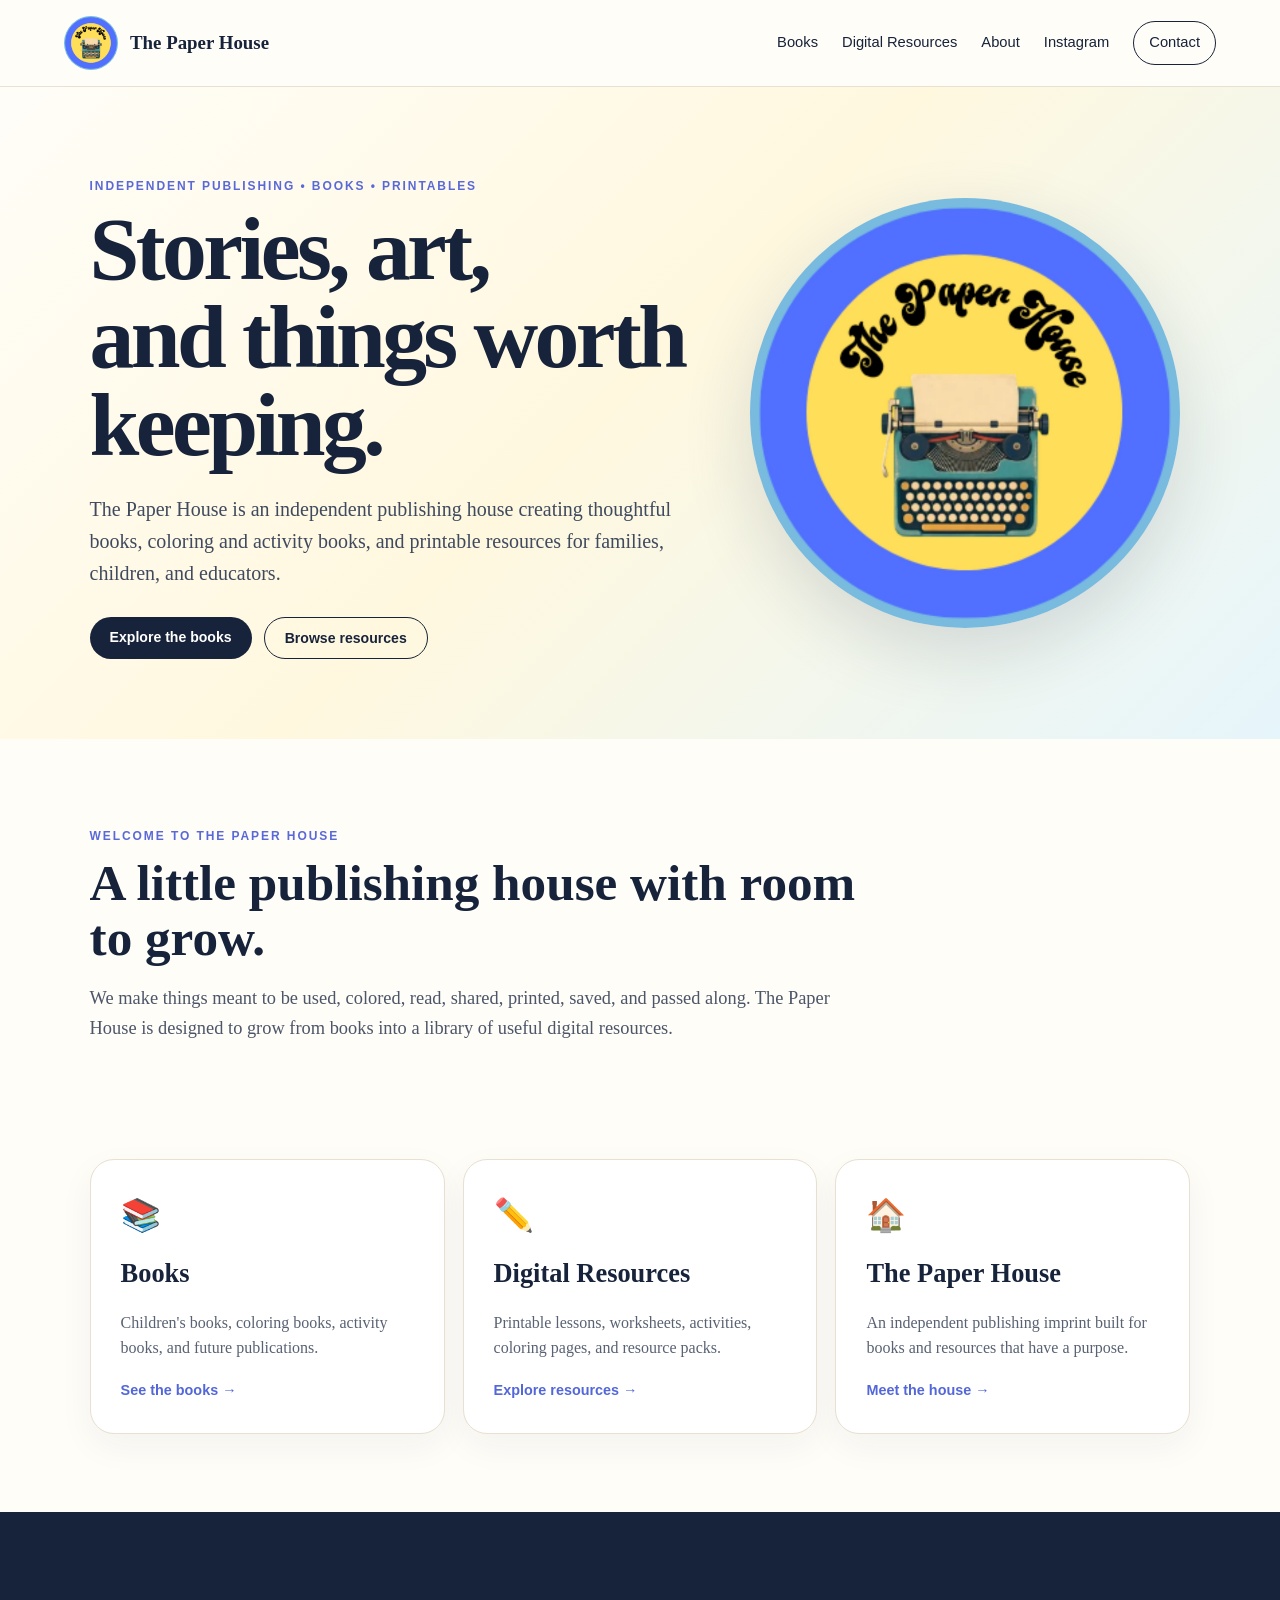
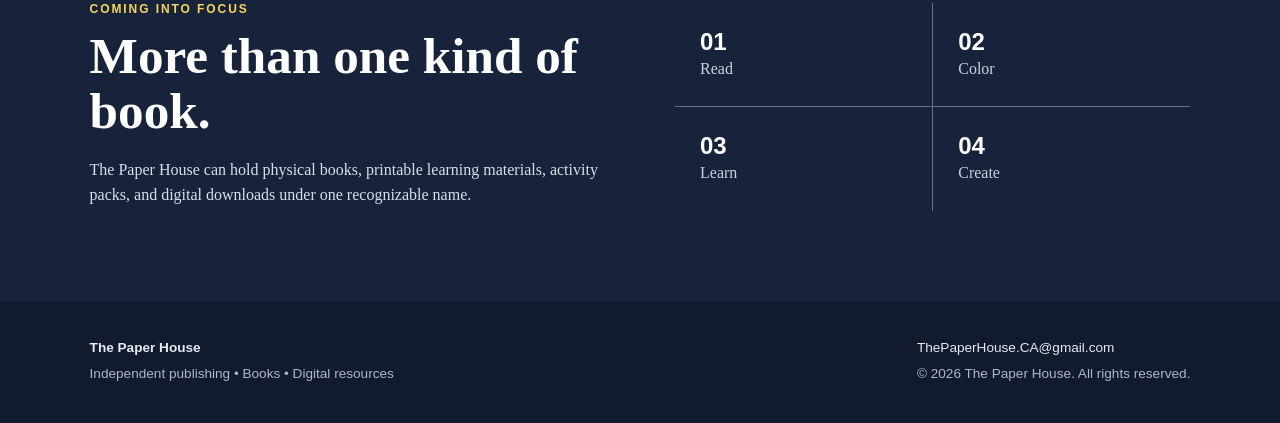
==== index.html @ 171f8c33 "Launch The Paper House website" ====
<!doctype html>
<html lang="en">
<head>
  <meta charset="utf-8">
  <meta name="viewport" content="width=device-width, initial-scale=1">
  <title>The Paper House | Independent Books & Printable Resources</title>
  <meta name="description" content="The Paper House is an independent publishing house creating books, coloring and activity books, printable learning resources, and digital materials for families and educators.">
  <link rel="canonical" href="https://thepaperhouse.ca/">
  <link rel="icon" href="paper-house-logo.png">
  <link rel="stylesheet" href="styles.css">
  <meta property="og:title" content="The Paper House">
  <meta property="og:description" content="Books, art, printables, and things worth keeping.">
  <meta property="og:type" content="website">
  <meta property="og:url" content="https://thepaperhouse.ca/">
  <meta property="og:image" content="paper-house-logo.png">
  <script type="application/ld+json">
  {
    "@context":"https://schema.org",
    "@type":"Organization",
    "name":"The Paper House",
    "email":"ThePaperHouse.CA@gmail.com",
    "url":"https://thepaperhouse.ca/",
    "description":"Independent publishing house creating books and printable digital resources."
  }
  </script>
</head>
<body>
<header class="site-header">
  <a class="brand" href="index.html" aria-label="The Paper House home">
    <img src="paper-house-logo.png" alt="The Paper House logo">
    <span>The Paper House</span>
  </a>
  <nav aria-label="Main navigation">
    <a href="books.html">Books</a>
    <a href="resources.html">Digital Resources</a>
    <a href="about.html">About</a>
    <a href="https://www.instagram.com/thepaperhouse.ca/" target="_blank" rel="noopener">Instagram</a><a class="nav-button" href="contact.html">Contact</a>
  </nav>
</header>

<main>
  <section class="hero">
    <div class="hero-copy">
      <p class="eyebrow">Independent publishing • Books • Printables</p>
      <h1>Stories, art,<br>and things worth keeping.</h1>
      <p class="lead">The Paper House is an independent publishing house creating thoughtful books, coloring and activity books, and printable resources for families, children, and educators.</p>
      <div class="actions">
        <a class="button" href="books.html">Explore the books</a>
        <a class="button secondary" href="resources.html">Browse resources</a>
      </div>
    </div>
    <div class="hero-mark">
      <img src="paper-house-logo.png" alt="">
    </div>
  </section>

  <section class="section intro">
    <p class="eyebrow">Welcome to The Paper House</p>
    <h2>A little publishing house with room to grow.</h2>
    <p>We make things meant to be used, colored, read, shared, printed, saved, and passed along. The Paper House is designed to grow from books into a library of useful digital resources.</p>
  </section>

  <section class="cards section">
    <a class="card" href="books.html">
      <span class="card-icon">📚</span>
      <h3>Books</h3>
      <p>Children's books, coloring books, activity books, and future publications.</p>
      <span class="text-link">See the books →</span>
    </a>
    <a class="card" href="resources.html">
      <span class="card-icon">✏️</span>
      <h3>Digital Resources</h3>
      <p>Printable lessons, worksheets, activities, coloring pages, and resource packs.</p>
      <span class="text-link">Explore resources →</span>
    </a>
    <a class="card" href="about.html">
      <span class="card-icon">🏠</span>
      <h3>The Paper House</h3>
      <p>An independent publishing imprint built for books and resources that have a purpose.</p>
      <span class="text-link">Meet the house →</span>
    </a>
  </section>

  <section class="feature section">
    <div>
      <p class="eyebrow">Coming into focus</p>
      <h2>More than one kind of book.</h2>
      <p>The Paper House can hold physical books, printable learning materials, activity packs, and digital downloads under one recognizable name.</p>
    </div>
    <div class="feature-list">
      <div><strong>01</strong><span>Read</span></div>
      <div><strong>02</strong><span>Color</span></div>
      <div><strong>03</strong><span>Learn</span></div>
      <div><strong>04</strong><span>Create</span></div>
    </div>
  </section>
</main>

<footer class="site-footer">
  <div>
    <strong>The Paper House</strong>
    <p>Independent publishing • Books • Digital resources</p>
  </div>
  <div>
    <a href="mailto:ThePaperHouse.CA@gmail.com">ThePaperHouse.CA@gmail.com</a>
    <p>© 2026 The Paper House. All rights reserved.</p>
  </div>
</footer>
</body>
</html>
---- styles.css ----
:root{--ink:#17233a;--blue:#5268e8;--sky:#8fc7df;--gold:#f6d55c;--cream:#fffaf0;--paper:#fffdf8;--line:#e8e0d0;--muted:#667085}
*{box-sizing:border-box}html{scroll-behavior:smooth}body{margin:0;color:var(--ink);background:var(--paper);font-family:Georgia,"Times New Roman",serif;line-height:1.6}
a{color:inherit;text-decoration:none}.site-header{display:flex;align-items:center;justify-content:space-between;padding:16px clamp(20px,5vw,70px);background:rgba(255,253,248,.96);border-bottom:1px solid var(--line);position:sticky;top:0;z-index:10}.brand{display:flex;align-items:center;gap:12px;font-size:1.18rem;font-weight:700}.brand img{width:54px;height:54px;object-fit:cover;border-radius:50%}.site-header nav{display:flex;align-items:center;gap:24px;font-family:Arial,sans-serif;font-size:.92rem}.site-header nav a:hover,.site-header nav .active{color:var(--blue)}.nav-button{padding:9px 15px;border:1px solid var(--ink);border-radius:999px}.nav-button:hover{background:var(--ink);color:#fff!important}
main{overflow:hidden}.hero{min-height:650px;padding:80px clamp(24px,7vw,110px);display:grid;grid-template-columns:1.15fr .85fr;align-items:center;gap:40px;background:linear-gradient(135deg,#fffdf8 0%,#fff8df 48%,#e6f5fb 100%)}.hero h1{font-size:clamp(3.1rem,7vw,6.2rem);line-height:.98;margin:12px 0 24px;letter-spacing:-.04em}.lead{font-size:1.25rem;max-width:690px;color:#3f4a5e}.eyebrow{text-transform:uppercase;letter-spacing:.16em;font:700 .75rem/1.2 Arial,sans-serif;color:#5969d8}.actions{display:flex;flex-wrap:wrap;gap:12px;margin-top:28px}.button{display:inline-block;background:var(--ink);color:#fff;padding:12px 20px;border-radius:999px;font:700 .88rem Arial,sans-serif}.button:hover{transform:translateY(-1px)}.button.secondary{background:transparent;color:var(--ink);border:1px solid var(--ink)}.hero-mark{display:flex;justify-content:center}.hero-mark img{width:min(430px,80vw);height:auto;border-radius:50%;box-shadow:0 24px 70px rgba(23,35,58,.14)}
.section{padding:78px clamp(24px,7vw,110px)}.intro{max-width:950px}.intro h2,.feature h2{font-size:clamp(2.1rem,4vw,3.6rem);line-height:1.08;margin:8px 0 18px}.intro p:not(.eyebrow){font-size:1.15rem;color:#4c5668;max-width:760px}.cards{display:grid;grid-template-columns:repeat(3,1fr);gap:18px;padding-top:20px}.card{padding:30px;background:#fff;border:1px solid var(--line);border-radius:24px;box-shadow:0 12px 35px rgba(23,35,58,.05);transition:.2s}.card:hover{transform:translateY(-3px);box-shadow:0 18px 45px rgba(23,35,58,.1)}.card-icon{font-size:2rem}.card h3{font-size:1.65rem;margin:10px 0 6px}.card p{color:#596273}.text-link{font:700 .9rem Arial,sans-serif;color:#5367d9}.feature{display:grid;grid-template-columns:1fr 1fr;gap:70px;align-items:center;background:#17233a;color:#fff}.feature .eyebrow{color:#f6d55c}.feature p{color:#d8deeb;max-width:650px}.feature-list{display:grid;grid-template-columns:1fr 1fr;gap:1px;background:#657086}.feature-list div{background:#17233a;padding:25px}.feature-list strong{display:block;font:700 1.5rem Arial,sans-serif}.feature-list span{color:#cbd2df}.page-hero{padding:90px clamp(24px,7vw,110px) 55px;background:linear-gradient(135deg,#fff8df,#eaf7fb)}.page-hero h1{font-size:clamp(3rem,7vw,5.5rem);line-height:1;margin:10px 0 15px}.page-hero p:not(.eyebrow){font-size:1.2rem;color:#536071;max-width:760px}
.product-grid{display:grid;gap:30px}.product-card{display:grid;grid-template-columns:300px 1fr;gap:42px;align-items:center;background:#fff;border:1px solid var(--line);padding:28px;border-radius:28px}.book-placeholder{aspect-ratio:3/4;background:linear-gradient(160deg,#5268e8,#86c5dc);display:grid;place-items:center;color:#fff;border-radius:10px;box-shadow:0 14px 30px rgba(23,35,58,.15);font:700 2rem/1.05 Georgia;text-align:center;letter-spacing:.08em}.book-placeholder.alt{background:linear-gradient(160deg,#f6d55c,#f0a85c);color:#17233a}.product-copy h2{font-size:2.2rem;line-height:1.1;margin:8px 0 12px}.product-copy p{color:#596273}.tag-row{display:flex;flex-wrap:wrap;gap:7px;margin:18px 0}.tag-row span{font:700 .72rem Arial,sans-serif;padding:6px 9px;background:#f3f5f9;border-radius:999px}.callout{background:#fff8df;border-top:1px solid var(--line)}
.resource-grid{display:grid;grid-template-columns:repeat(3,1fr);gap:20px}.resource-card{padding:32px;background:#fff;border:1px solid var(--line);border-radius:24px}.resource-card>span:first-child{font-size:2.2rem}.resource-card h2{font-size:1.65rem}.resource-card p{color:#596273}.coming{display:inline-block;margin-top:12px;font:700 .72rem Arial,sans-serif;letter-spacing:.08em;text-transform:uppercase;color:#5367d9}.story{display:grid;grid-template-columns:1.2fr .8fr;gap:70px;align-items:center}.story h2{font-size:2.6rem}.story p{font-size:1.12rem;color:#596273}.quote{font-size:2rem;line-height:1.2;padding:45px;background:#fff8df;border-radius:25px}.values{display:grid;grid-template-columns:repeat(3,1fr);gap:25px}.values>div{border-top:2px solid var(--ink);padding-top:15px}.values span{font:700 .75rem Arial,sans-serif;color:#5367d9}.values h3{font-size:1.6rem;margin:5px 0}.values p{color:#596273}.contact-box{display:flex;gap:35px;align-items:center;background:#fff8df;border-radius:30px;max-width:900px;margin:20px auto 90px}.contact-box img{width:170px;height:170px;border-radius:50%}.email{font:700 1.1rem Arial,sans-serif;color:#5367d9}.site-footer{display:flex;justify-content:space-between;gap:30px;padding:35px clamp(24px,7vw,110px);background:#111b2d;color:#e6ebf3;font-family:Arial,sans-serif;font-size:.85rem}.site-footer p{color:#aeb7c8;margin:4px 0}.site-footer a:hover{color:#f6d55c}
@media(max-width:800px){.site-header{align-items:flex-start}.site-header nav{gap:10px;flex-wrap:wrap;justify-content:flex-end}.hero,.feature,.story{grid-template-columns:1fr}.hero{min-height:auto;padding-top:55px}.hero-mark{order:-1}.hero-mark img{width:210px}.cards,.resource-grid,.values{grid-template-columns:1fr}.product-card{grid-template-columns:1fr}.product-card .book-placeholder{max-width:300px}.site-footer{flex-direction:column}.brand span{display:none}}

.instagram-strip{display:grid;grid-template-columns:1fr 180px;gap:45px;align-items:center;background:#eef8fc}
.instagram-strip h2{font-size:clamp(2rem,4vw,3.2rem);margin:8px 0}
.instagram-strip p:not(.eyebrow){color:#596273;max-width:620px}
.instagram-strip img{width:180px;height:180px;border-radius:16px;box-shadow:0 10px 25px rgba(23,35,58,.12)}
.social-note{margin-top:18px}.social-note a{color:#5367d9;font-weight:700}
.qr-wrap img{width:170px;height:170px;border-radius:12px}
@media(max-width:800px){.instagram-strip{grid-template-columns:1fr}.instagram-strip img{width:150px;height:150px}.qr-wrap img{width:140px;height:140px}}
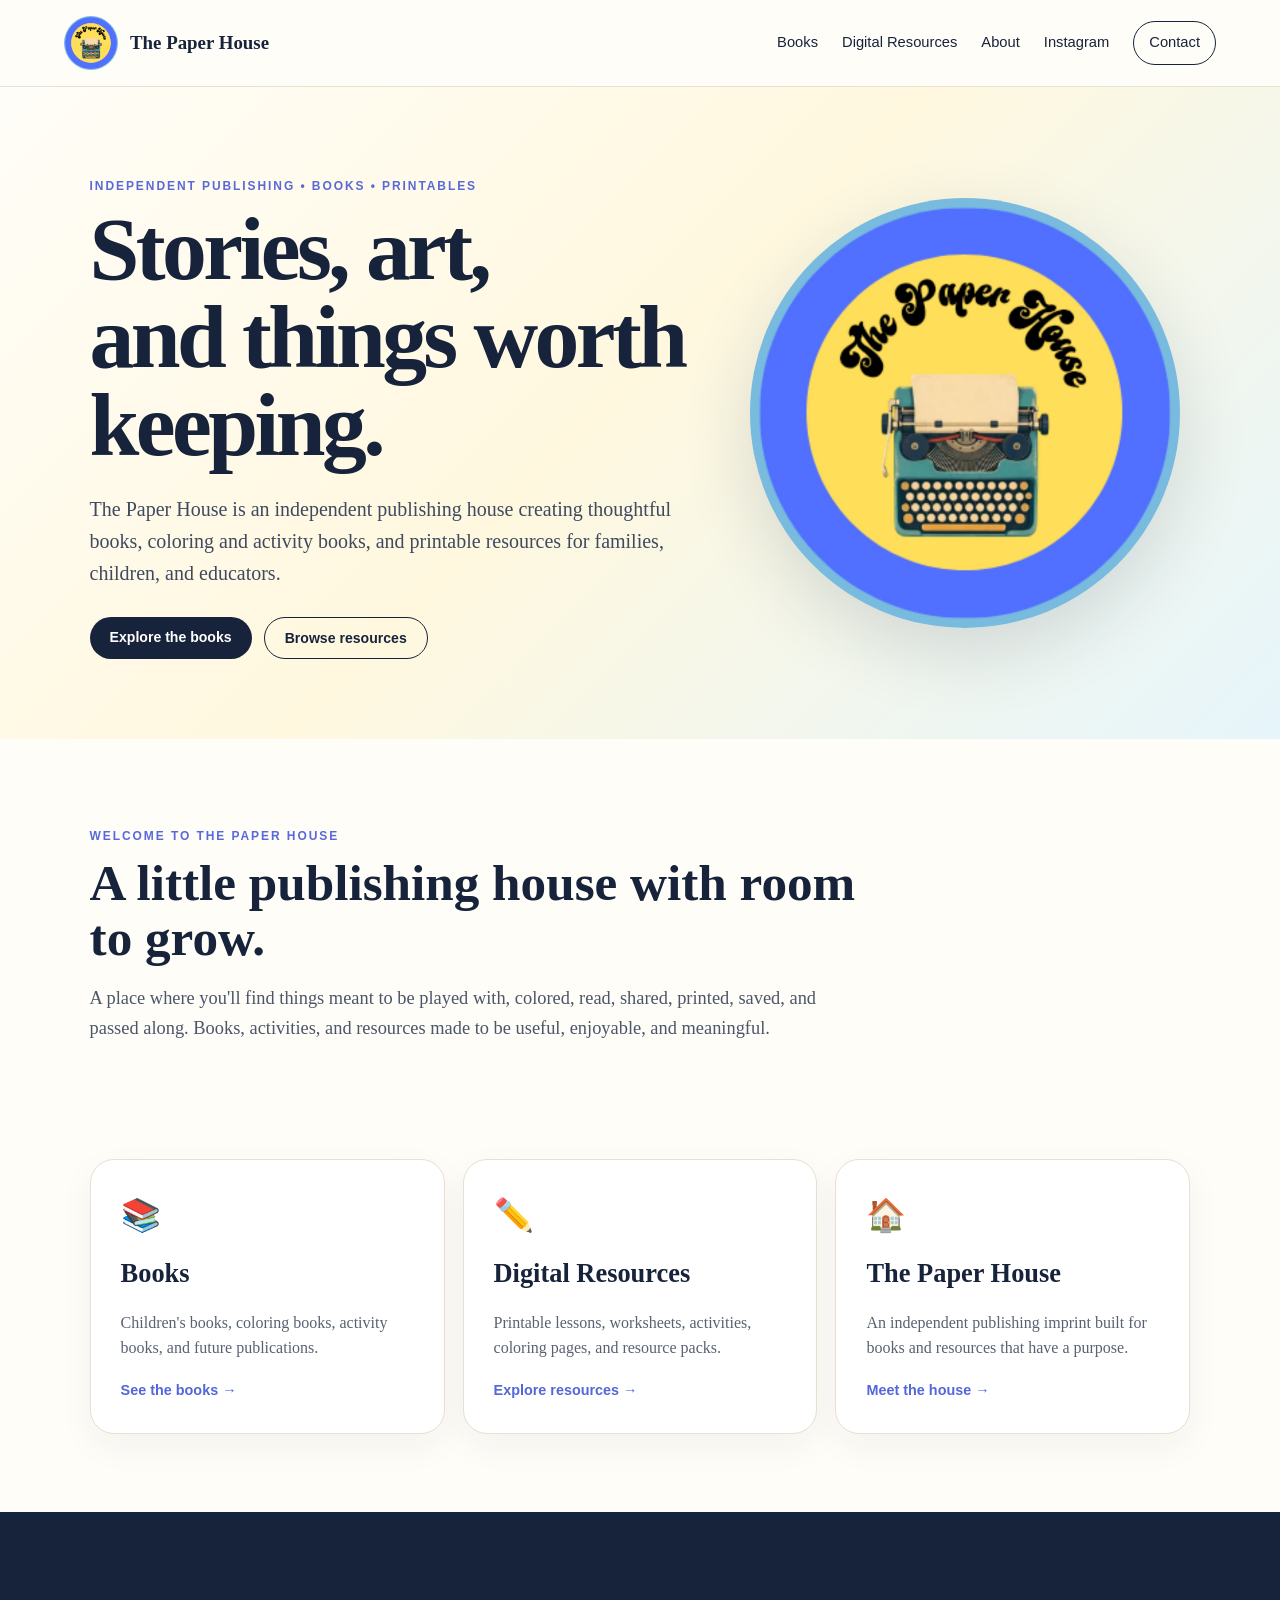
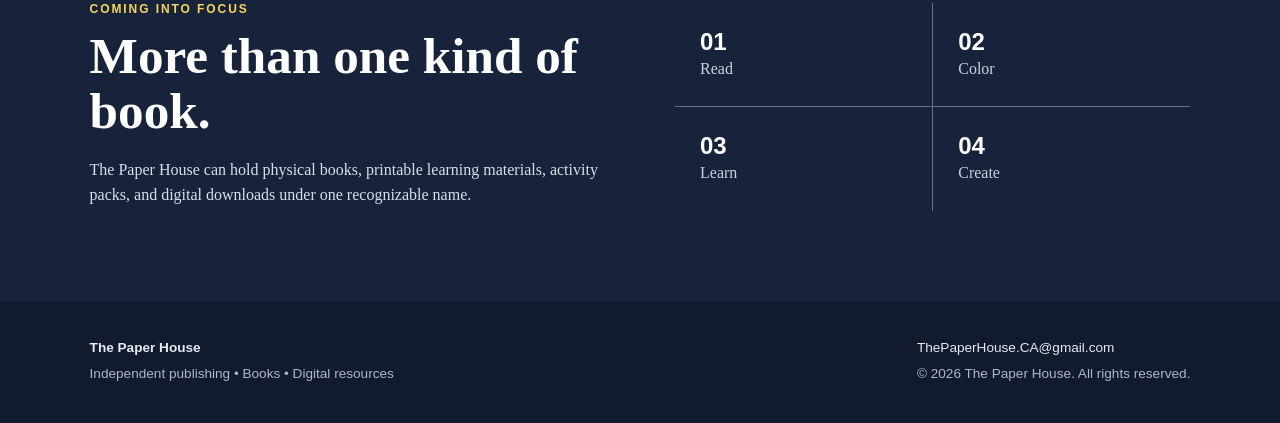
==== commit 957e04ac: "Update introductory paragraph in index.html" ====
--- a/index.html
+++ b/index.html
@@ -4,7 +4,7 @@
   <meta charset="utf-8">
   <meta name="viewport" content="width=device-width, initial-scale=1">
   <title>The Paper House | Independent Books & Printable Resources</title>
-  <meta name="description" content="The Paper House is an independent publishing house creating books, coloring and activity books, printable learning resources, and digital materials for families and educators.">
+  <meta name="description" content="The Paper House is an independent publishing house creating books, coloring and activity books, printable learning resources, and digital materials for families, educators and inquiring minds.">
   <link rel="canonical" href="https://thepaperhouse.ca/">
   <link rel="icon" href="paper-house-logo.png">
   <link rel="stylesheet" href="styles.css">
@@ -57,7 +57,7 @@
   <section class="section intro">
     <p class="eyebrow">Welcome to The Paper House</p>
     <h2>A little publishing house with room to grow.</h2>
-    <p>We make things meant to be used, colored, read, shared, printed, saved, and passed along. The Paper House is designed to grow from books into a library of useful digital resources.</p>
+    <p>A place where you'll find things meant to be played with, colored, read, shared, printed, saved, and passed along. Books, activities, and resources made to be useful, enjoyable, and meaningful.</p>
   </section>
 
   <section class="cards section">
--- a/styles.css
+++ b/styles.css
@@ -1,16 +1,130 @@
-:root{--ink:#17233a;--blue:#5268e8;--sky:#8fc7df;--gold:#f6d55c;--cream:#fffaf0;--paper:#fffdf8;--line:#e8e0d0;--muted:#667085}
-*{box-sizing:border-box}html{scroll-behavior:smooth}body{margin:0;color:var(--ink);background:var(--paper);font-family:Georgia,"Times New Roman",serif;line-height:1.6}
-a{color:inherit;text-decoration:none}.site-header{display:flex;align-items:center;justify-content:space-between;padding:16px clamp(20px,5vw,70px);background:rgba(255,253,248,.96);border-bottom:1px solid var(--line);position:sticky;top:0;z-index:10}.brand{display:flex;align-items:center;gap:12px;font-size:1.18rem;font-weight:700}.brand img{width:54px;height:54px;object-fit:cover;border-radius:50%}.site-header nav{display:flex;align-items:center;gap:24px;font-family:Arial,sans-serif;font-size:.92rem}.site-header nav a:hover,.site-header nav .active{color:var(--blue)}.nav-button{padding:9px 15px;border:1px solid var(--ink);border-radius:999px}.nav-button:hover{background:var(--ink);color:#fff!important}
-main{overflow:hidden}.hero{min-height:650px;padding:80px clamp(24px,7vw,110px);display:grid;grid-template-columns:1.15fr .85fr;align-items:center;gap:40px;background:linear-gradient(135deg,#fffdf8 0%,#fff8df 48%,#e6f5fb 100%)}.hero h1{font-size:clamp(3.1rem,7vw,6.2rem);line-height:.98;margin:12px 0 24px;letter-spacing:-.04em}.lead{font-size:1.25rem;max-width:690px;color:#3f4a5e}.eyebrow{text-transform:uppercase;letter-spacing:.16em;font:700 .75rem/1.2 Arial,sans-serif;color:#5969d8}.actions{display:flex;flex-wrap:wrap;gap:12px;margin-top:28px}.button{display:inline-block;background:var(--ink);color:#fff;padding:12px 20px;border-radius:999px;font:700 .88rem Arial,sans-serif}.button:hover{transform:translateY(-1px)}.button.secondary{background:transparent;color:var(--ink);border:1px solid var(--ink)}.hero-mark{display:flex;justify-content:center}.hero-mark img{width:min(430px,80vw);height:auto;border-radius:50%;box-shadow:0 24px 70px rgba(23,35,58,.14)}
-.section{padding:78px clamp(24px,7vw,110px)}.intro{max-width:950px}.intro h2,.feature h2{font-size:clamp(2.1rem,4vw,3.6rem);line-height:1.08;margin:8px 0 18px}.intro p:not(.eyebrow){font-size:1.15rem;color:#4c5668;max-width:760px}.cards{display:grid;grid-template-columns:repeat(3,1fr);gap:18px;padding-top:20px}.card{padding:30px;background:#fff;border:1px solid var(--line);border-radius:24px;box-shadow:0 12px 35px rgba(23,35,58,.05);transition:.2s}.card:hover{transform:translateY(-3px);box-shadow:0 18px 45px rgba(23,35,58,.1)}.card-icon{font-size:2rem}.card h3{font-size:1.65rem;margin:10px 0 6px}.card p{color:#596273}.text-link{font:700 .9rem Arial,sans-serif;color:#5367d9}.feature{display:grid;grid-template-columns:1fr 1fr;gap:70px;align-items:center;background:#17233a;color:#fff}.feature .eyebrow{color:#f6d55c}.feature p{color:#d8deeb;max-width:650px}.feature-list{display:grid;grid-template-columns:1fr 1fr;gap:1px;background:#657086}.feature-list div{background:#17233a;padding:25px}.feature-list strong{display:block;font:700 1.5rem Arial,sans-serif}.feature-list span{color:#cbd2df}.page-hero{padding:90px clamp(24px,7vw,110px) 55px;background:linear-gradient(135deg,#fff8df,#eaf7fb)}.page-hero h1{font-size:clamp(3rem,7vw,5.5rem);line-height:1;margin:10px 0 15px}.page-hero p:not(.eyebrow){font-size:1.2rem;color:#536071;max-width:760px}
-.product-grid{display:grid;gap:30px}.product-card{display:grid;grid-template-columns:300px 1fr;gap:42px;align-items:center;background:#fff;border:1px solid var(--line);padding:28px;border-radius:28px}.book-placeholder{aspect-ratio:3/4;background:linear-gradient(160deg,#5268e8,#86c5dc);display:grid;place-items:center;color:#fff;border-radius:10px;box-shadow:0 14px 30px rgba(23,35,58,.15);font:700 2rem/1.05 Georgia;text-align:center;letter-spacing:.08em}.book-placeholder.alt{background:linear-gradient(160deg,#f6d55c,#f0a85c);color:#17233a}.product-copy h2{font-size:2.2rem;line-height:1.1;margin:8px 0 12px}.product-copy p{color:#596273}.tag-row{display:flex;flex-wrap:wrap;gap:7px;margin:18px 0}.tag-row span{font:700 .72rem Arial,sans-serif;padding:6px 9px;background:#f3f5f9;border-radius:999px}.callout{background:#fff8df;border-top:1px solid var(--line)}
-.resource-grid{display:grid;grid-template-columns:repeat(3,1fr);gap:20px}.resource-card{padding:32px;background:#fff;border:1px solid var(--line);border-radius:24px}.resource-card>span:first-child{font-size:2.2rem}.resource-card h2{font-size:1.65rem}.resource-card p{color:#596273}.coming{display:inline-block;margin-top:12px;font:700 .72rem Arial,sans-serif;letter-spacing:.08em;text-transform:uppercase;color:#5367d9}.story{display:grid;grid-template-columns:1.2fr .8fr;gap:70px;align-items:center}.story h2{font-size:2.6rem}.story p{font-size:1.12rem;color:#596273}.quote{font-size:2rem;line-height:1.2;padding:45px;background:#fff8df;border-radius:25px}.values{display:grid;grid-template-columns:repeat(3,1fr);gap:25px}.values>div{border-top:2px solid var(--ink);padding-top:15px}.values span{font:700 .75rem Arial,sans-serif;color:#5367d9}.values h3{font-size:1.6rem;margin:5px 0}.values p{color:#596273}.contact-box{display:flex;gap:35px;align-items:center;background:#fff8df;border-radius:30px;max-width:900px;margin:20px auto 90px}.contact-box img{width:170px;height:170px;border-radius:50%}.email{font:700 1.1rem Arial,sans-serif;color:#5367d9}.site-footer{display:flex;justify-content:space-between;gap:30px;padding:35px clamp(24px,7vw,110px);background:#111b2d;color:#e6ebf3;font-family:Arial,sans-serif;font-size:.85rem}.site-footer p{color:#aeb7c8;margin:4px 0}.site-footer a:hover{color:#f6d55c}
-@media(max-width:800px){.site-header{align-items:flex-start}.site-header nav{gap:10px;flex-wrap:wrap;justify-content:flex-end}.hero,.feature,.story{grid-template-columns:1fr}.hero{min-height:auto;padding-top:55px}.hero-mark{order:-1}.hero-mark img{width:210px}.cards,.resource-grid,.values{grid-template-columns:1fr}.product-card{grid-template-columns:1fr}.product-card .book-placeholder{max-width:300px}.site-footer{flex-direction:column}.brand span{display:none}}
+ :root{--ink:#17233a;--blue:#5268e8;--sky:#8fc7df;--gold:#f6d55c;--cream:#fffaf0;--paper:#fffdf8;--line:#e8e0d0;--muted:#667085}
+*{box-sizing:border-box}
+html{scroll-behavior:smooth}
+body{margin:0;color:var(--ink);background:var(--paper);font-family:Georgia,"Times New Roman",serif;line-height:1.6}
+a{color:inherit;text-decoration:none}
+
+.site-header{display:flex;align-items:center;justify-content:space-between;padding:16px clamp(20px,5vw,70px);background:rgba(255,253,248,.96);border-bottom:1px solid var(--line);position:sticky;top:0;z-index:10}
+.brand{display:flex;align-items:center;gap:12px;font-size:1.18rem;font-weight:700}
+.brand img{width:54px;height:54px;object-fit:cover;border-radius:50%}
+.site-header nav{display:flex;align-items:center;gap:24px;font-family:Arial,sans-serif;font-size:.92rem}
+.site-header nav a:hover,.site-header nav .active{color:var(--blue)}
+.nav-button{padding:9px 15px;border:1px solid var(--ink);border-radius:999px}
+.nav-button:hover{background:var(--ink);color:#fff!important}
+
+main{overflow:hidden}
+.hero{min-height:650px;padding:80px clamp(24px,7vw,110px);display:grid;grid-template-columns:1.15fr .85fr;align-items:center;gap:40px;background:linear-gradient(135deg,#fffdf8 0%,#fff8df 48%,#e6f5fb 100%)}
+.hero h1{font-size:clamp(3.1rem,7vw,6.2rem);line-height:.98;margin:12px 0 24px;letter-spacing:-.04em}
+.lead{font-size:1.25rem;max-width:690px;color:#3f4a5e}
+.eyebrow{text-transform:uppercase;letter-spacing:.16em;font:700 .75rem/1.2 Arial,sans-serif;color:#5969d8}
+.actions{display:flex;flex-wrap:wrap;gap:12px;margin-top:28px}
+.button{display:inline-block;background:var(--ink);color:#fff;padding:12px 20px;border-radius:999px;font:700 .88rem Arial,sans-serif}
+.button:hover{transform:translateY(-1px)}
+.button.secondary{background:transparent;color:var(--ink);border:1px solid var(--ink)}
+.hero-mark{display:flex;justify-content:center}
+.hero-mark img{width:min(430px,80vw);height:auto;border-radius:50%;box-shadow:0 24px 70px rgba(23,35,58,.14)}
+
+.section{padding:78px clamp(24px,7vw,110px)}
+.intro{max-width:950px}
+.intro h2,.feature h2{font-size:clamp(2.1rem,4vw,3.6rem);line-height:1.08;margin:8px 0 18px}
+.intro p:not(.eyebrow){font-size:1.15rem;color:#4c5668;max-width:760px}
+
+.cards{display:grid;grid-template-columns:repeat(3,1fr);gap:18px;padding-top:20px}
+.card{padding:30px;background:#fff;border:1px solid var(--line);border-radius:24px;box-shadow:0 12px 35px rgba(23,35,58,.05);transition:.2s}
+.card:hover{transform:translateY(-3px);box-shadow:0 18px 45px rgba(23,35,58,.1)}
+.card-icon{font-size:2rem}
+.card h3{font-size:1.65rem;margin:10px 0 6px}
+.card p{color:#596273}
+.text-link{font:700 .9rem Arial,sans-serif;color:#5367d9}
+
+.feature{display:grid;grid-template-columns:1fr 1fr;gap:70px;align-items:center;background:#17233a;color:#fff}
+.feature .eyebrow{color:#f6d55c}
+.feature p{color:#d8deeb;max-width:650px}
+.feature-list{display:grid;grid-template-columns:1fr 1fr;gap:1px;background:#657086}
+.feature-list div{background:#17233a;padding:25px}
+.feature-list strong{display:block;font:700 1.5rem Arial,sans-serif}
+.feature-list span{color:#cbd2df}
+
+.page-hero{padding:90px clamp(24px,7vw,110px) 55px;background:linear-gradient(135deg,#fff8df,#eaf7fb)}
+.page-hero h1{font-size:clamp(3rem,7vw,5.5rem);line-height:1;margin:10px 0 15px}
+.page-hero p:not(.eyebrow){font-size:1.2rem;color:#536071;max-width:760px}
+
+.product-grid{display:grid;gap:30px}
+.product-card{display:grid;grid-template-columns:300px 1fr;gap:42px;align-items:center;background:#fff;border:1px solid var(--line);padding:28px;border-radius:28px}
+.book-placeholder{aspect-ratio:3/4;background:linear-gradient(160deg,#5268e8,#86c5dc);display:grid;place-items:center;color:#fff;border-radius:10px;box-shadow:0 14px 30px rgba(23,35,58,.15);font:700 2rem/1.05 Georgia;text-align:center;letter-spacing:.08em}
+.book-placeholder.alt{background:linear-gradient(160deg,#f6d55c,#f0a85c);color:#17233a}
+
+.product-feature{display:grid;grid-template-columns:minmax(260px,430px) 1fr;gap:70px;align-items:center}
+.book-cover{display:flex;justify-content:center}
+.book-cover img{display:block;width:min(100%,430px);height:auto;max-height:620px;object-fit:contain;border-radius:10px;box-shadow:0 14px 30px rgba(23,35,58,.12)}
+.product-copy h2{font-size:2.2rem;line-height:1.1;margin:8px 0 12px}
+.product-copy p{color:#596273}
+
+.tag-row{display:flex;flex-wrap:wrap;gap:7px;margin:18px 0}
+.tag-row span{font:700 .72rem Arial,sans-serif;padding:6px 9px;background:#f3f5f9;border-radius:999px}
+
+.inside-book{background:#fffdf8}
+.section-heading{max-width:800px}
+.image-grid{display:grid;grid-template-columns:repeat(2,minmax(0,1fr));gap:32px;margin-top:34px}
+.image-grid figure{margin:0;min-width:0}
+.image-grid img{display:block;width:100%;max-width:430px;height:auto;margin:0 auto;background:#fff;border-radius:12px;box-shadow:0 10px 28px rgba(23,35,58,.08)}
+.image-grid figcaption{margin-top:12px;font-size:.9rem;color:#667085;text-align:center}
+
+.callout{background:#fff8df;border-top:1px solid var(--line)}
+
+.resource-grid{display:grid;grid-template-columns:repeat(3,1fr);gap:20px}
+.resource-card{padding:32px;background:#fff;border:1px solid var(--line);border-radius:24px}
+.resource-card>span:first-child{font-size:2.2rem}
+.resource-card h2{font-size:1.65rem}
+.resource-card p{color:#596273}
+.coming{display:inline-block;margin-top:12px;font:700 .72rem Arial,sans-serif;letter-spacing:.08em;text-transform:uppercase;color:#5367d9}
+
+.story{display:grid;grid-template-columns:1.2fr .8fr;gap:70px;align-items:center}
+.story h2{font-size:2.6rem}
+.story p{font-size:1.12rem;color:#596273}
+.quote{font-size:2rem;line-height:1.2;padding:45px;background:#fff8df;border-radius:25px}
+.values{display:grid;grid-template-columns:repeat(3,1fr);gap:25px}
+.values>div{border-top:2px solid var(--ink);padding-top:15px}
+.values span{font:700 .75rem Arial,sans-serif;color:#5367d9}
+.values h3{font-size:1.6rem;margin:5px 0}
+.values p{color:#596273}
+
+.contact-box{display:flex;gap:35px;align-items:center;background:#fff8df;border-radius:30px;max-width:900px;margin:20px auto 90px}
+.contact-box img{width:170px;height:170px;border-radius:50%}
+.email{font:700 1.1rem Arial,sans-serif;color:#5367d9}
+
+.site-footer{display:flex;justify-content:space-between;gap:30px;padding:35px clamp(24px,7vw,110px);background:#111b2d;color:#e6ebf3;font-family:Arial,sans-serif;font-size:.85rem}
+.site-footer p{color:#aeb7c8;margin:4px 0}
+.site-footer a:hover{color:#f6d55c}
+
+@media(max-width:800px){
+.site-header{align-items:flex-start}
+.site-header nav{gap:10px;flex-wrap:wrap;justify-content:flex-end}
+.hero,.feature,.story,.product-feature{grid-template-columns:1fr}
+.hero{min-height:auto;padding-top:55px}
+.hero-mark{order:-1}
+.hero-mark img{width:210px}
+.cards,.resource-grid,.values{grid-template-columns:1fr}
+.product-card{grid-template-columns:1fr}
+.product-card .book-placeholder{max-width:300px}
+.product-feature{gap:38px}
+.book-cover img{width:min(100%,360px);max-height:none}
+.image-grid{grid-template-columns:1fr;gap:30px}
+.image-grid img{width:min(100%,430px)}
+.site-footer{flex-direction:column}
+.brand span{display:none}
+}
 
 .instagram-strip{display:grid;grid-template-columns:1fr 180px;gap:45px;align-items:center;background:#eef8fc}
 .instagram-strip h2{font-size:clamp(2rem,4vw,3.2rem);margin:8px 0}
 .instagram-strip p:not(.eyebrow){color:#596273;max-width:620px}
 .instagram-strip img{width:180px;height:180px;border-radius:16px;box-shadow:0 10px 25px rgba(23,35,58,.12)}
-.social-note{margin-top:18px}.social-note a{color:#5367d9;font-weight:700}
+.social-note{margin-top:18px}
+.social-note a{color:#5367d9;font-weight:700}
 .qr-wrap img{width:170px;height:170px;border-radius:12px}
-@media(max-width:800px){.instagram-strip{grid-template-columns:1fr}.instagram-strip img{width:150px;height:150px}.qr-wrap img{width:140px;height:140px}}
+
+@media(max-width:800px){
+.instagram-strip{grid-template-columns:1fr}
+.instagram-strip img{width:150px;height:150px}
+.qr-wrap img{width:140px;height:140px}
+}
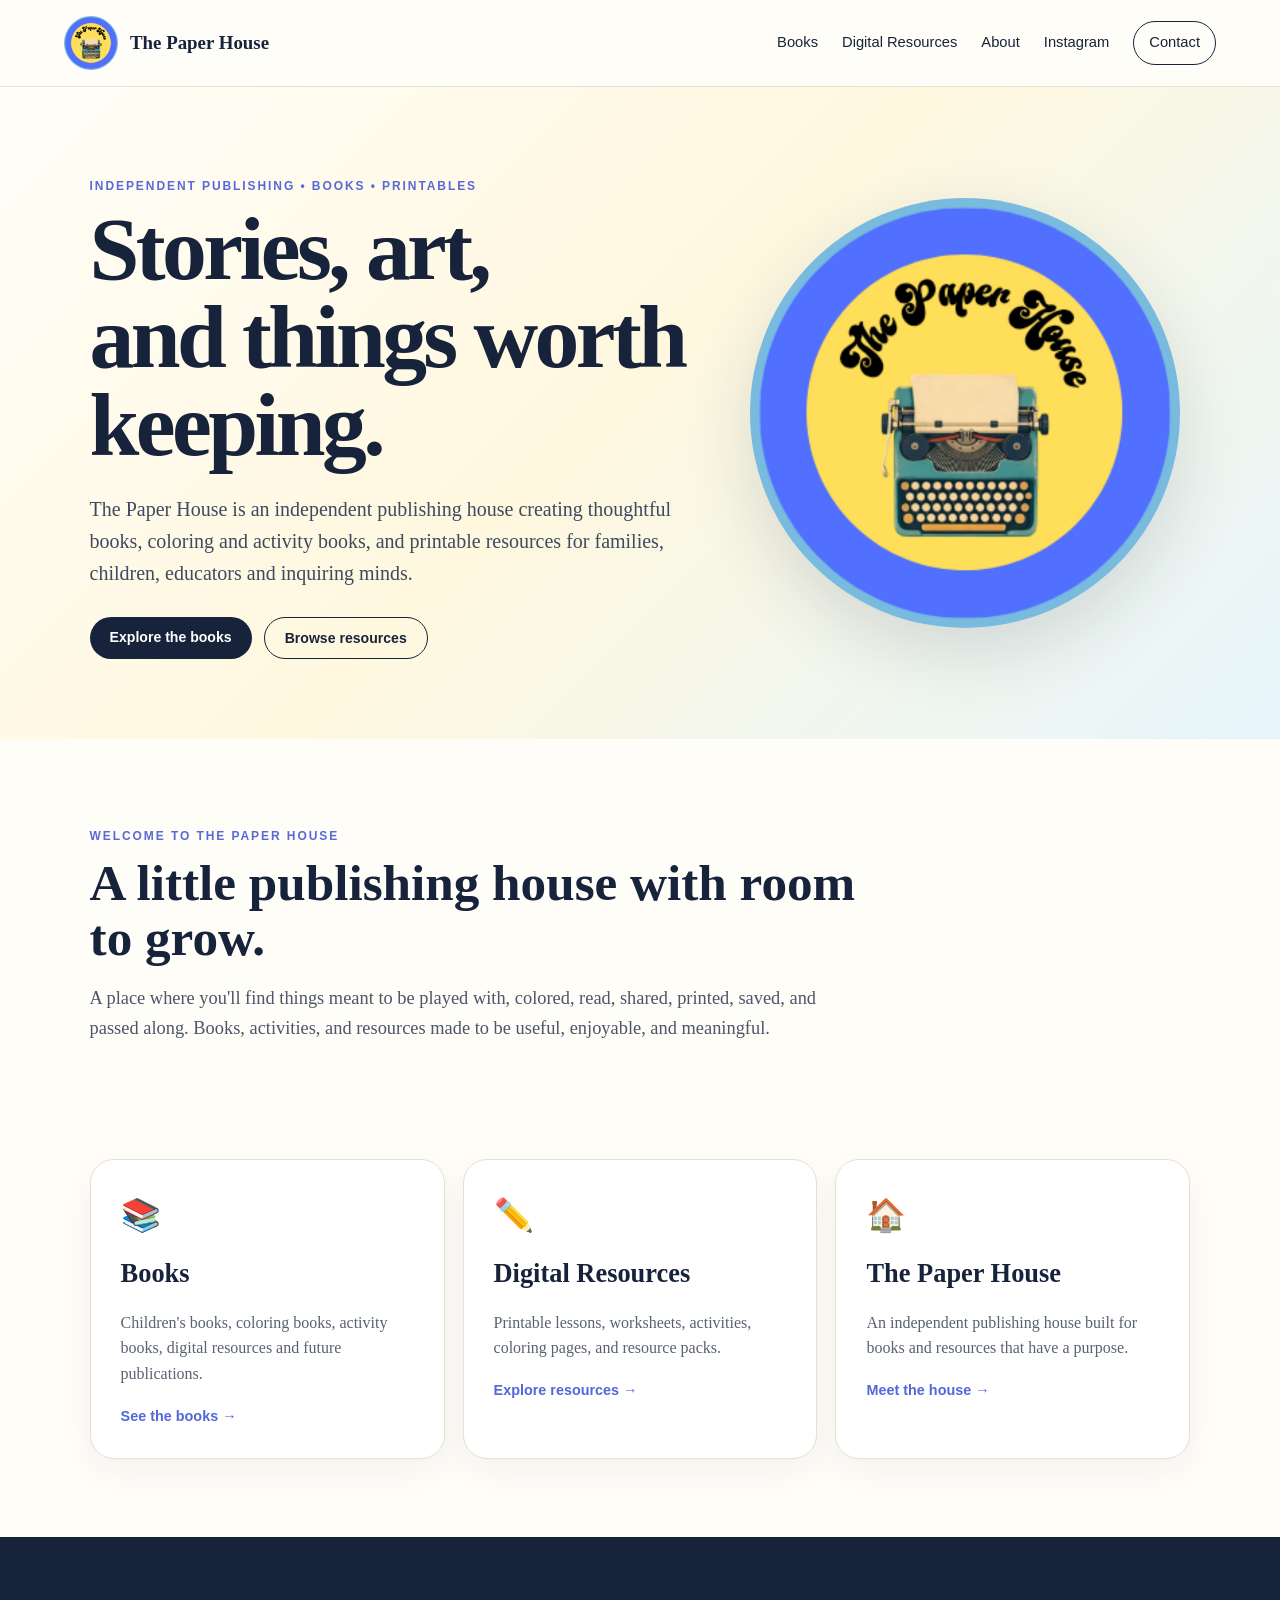
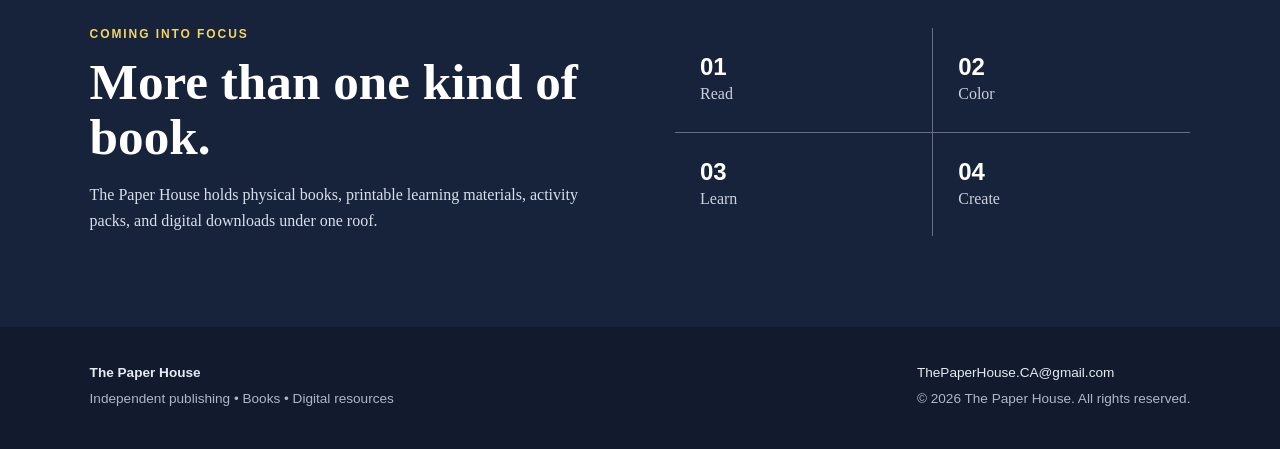
==== commit b12c8176: "Revise descriptions in index.html for clarity Updated descriptions to include additional offerings a" ====
--- a/index.html
+++ b/index.html
@@ -20,7 +20,7 @@
     "name":"The Paper House",
     "email":"ThePaperHouse.CA@gmail.com",
     "url":"https://thepaperhouse.ca/",
-    "description":"Independent publishing house creating books and printable digital resources."
+    "description":"Independent publishing house creating books, printable digital resources and more."
   }
   </script>
 </head>
@@ -43,7 +43,7 @@
     <div class="hero-copy">
       <p class="eyebrow">Independent publishing • Books • Printables</p>
       <h1>Stories, art,<br>and things worth keeping.</h1>
-      <p class="lead">The Paper House is an independent publishing house creating thoughtful books, coloring and activity books, and printable resources for families, children, and educators.</p>
+      <p class="lead">The Paper House is an independent publishing house creating thoughtful books, coloring and activity books, and printable resources for families, children, educators and inquiring minds.</p>
       <div class="actions">
         <a class="button" href="books.html">Explore the books</a>
         <a class="button secondary" href="resources.html">Browse resources</a>
@@ -64,7 +64,7 @@
     <a class="card" href="books.html">
       <span class="card-icon">📚</span>
       <h3>Books</h3>
-      <p>Children's books, coloring books, activity books, and future publications.</p>
+      <p>Children's books, coloring books, activity books, digital resources and future publications.</p>
       <span class="text-link">See the books →</span>
     </a>
     <a class="card" href="resources.html">
@@ -76,7 +76,7 @@
     <a class="card" href="about.html">
       <span class="card-icon">🏠</span>
       <h3>The Paper House</h3>
-      <p>An independent publishing imprint built for books and resources that have a purpose.</p>
+      <p>An independent publishing house built for books and resources that have a purpose.</p>
       <span class="text-link">Meet the house →</span>
     </a>
   </section>
@@ -85,7 +85,7 @@
     <div>
       <p class="eyebrow">Coming into focus</p>
       <h2>More than one kind of book.</h2>
-      <p>The Paper House can hold physical books, printable learning materials, activity packs, and digital downloads under one recognizable name.</p>
+      <p>The Paper House holds physical books, printable learning materials, activity packs, and digital downloads under one roof.</p>
     </div>
     <div class="feature-list">
       <div><strong>01</strong><span>Read</span></div>
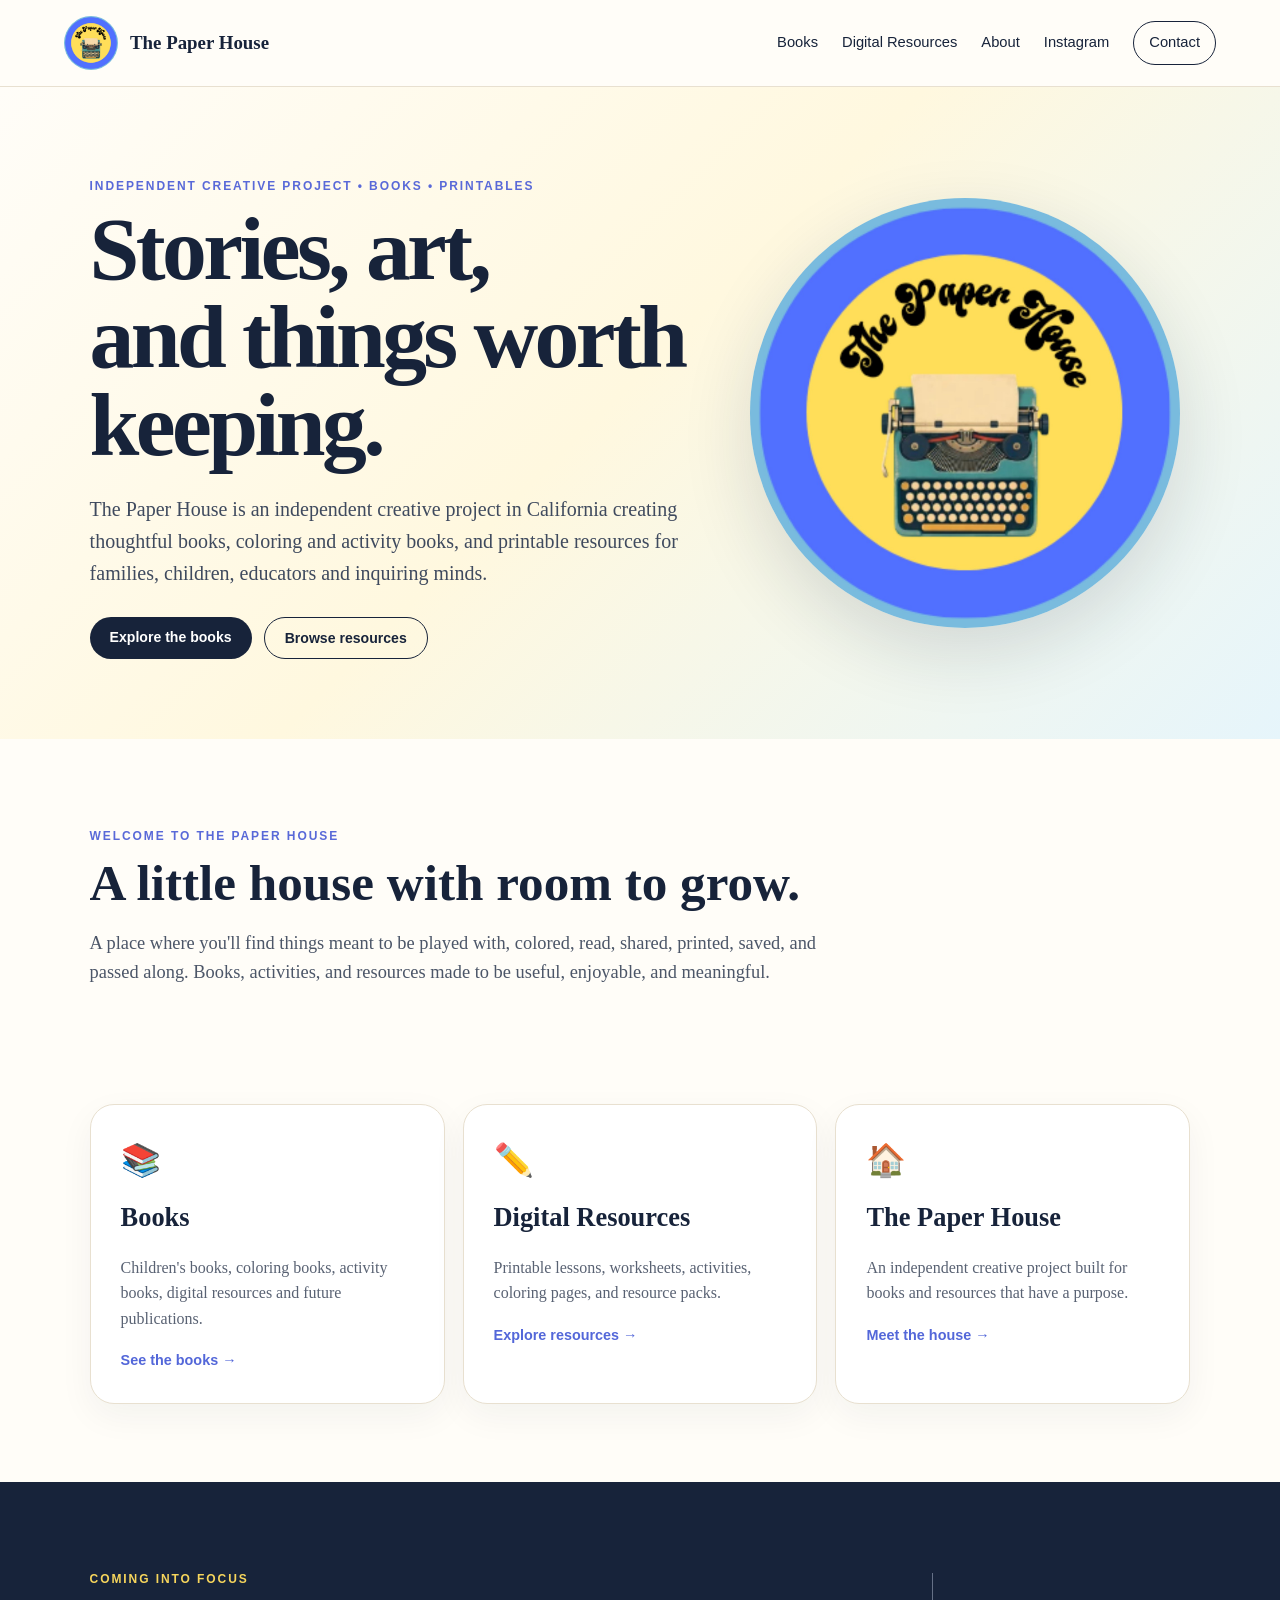
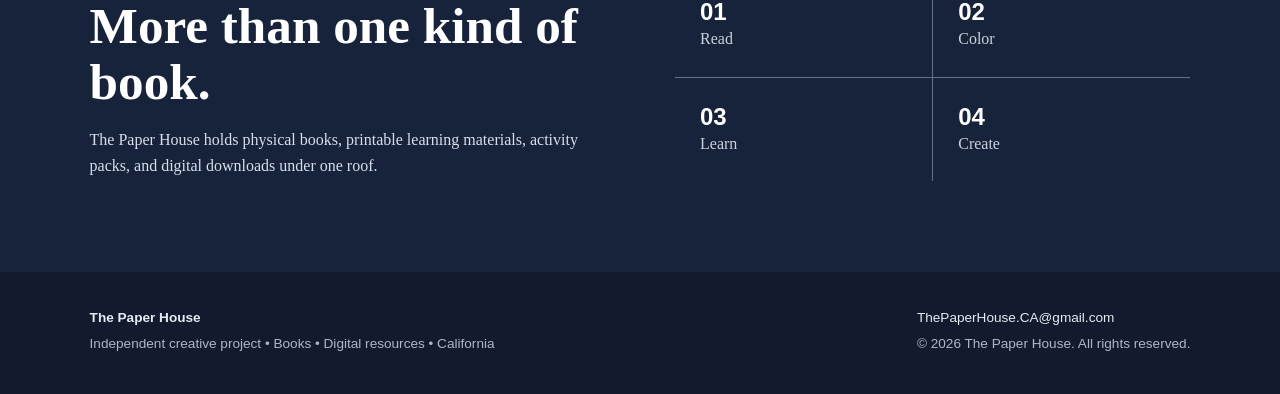
==== commit 3c6a7ee1: "Remove publishing wording, use creative project" ====
--- a/index.html
+++ b/index.html
@@ -1,17 +1,18 @@
 <!doctype html>
 <html lang="en">
 <head>
+  <meta name="p:domain_verify" content="b5de6a96d0222b971bb488cbd511a5d2"/>
   <meta charset="utf-8">
   <meta name="viewport" content="width=device-width, initial-scale=1">
   <title>The Paper House | Independent Books & Printable Resources</title>
-  <meta name="description" content="The Paper House is an independent publishing house creating books, coloring and activity books, printable learning resources, and digital materials for families, educators and inquiring minds.">
-  <link rel="canonical" href="https://thepaperhouse.ca/">
+  <meta name="description" content="The Paper House is an independent creative project in California creating books, coloring and activity books, printable learning resources, and digital materials for families, educators and inquiring minds.">
+  <link rel="canonical" href="https://thepaperhouseca.com/">
   <link rel="icon" href="paper-house-logo.png">
   <link rel="stylesheet" href="styles.css">
   <meta property="og:title" content="The Paper House">
   <meta property="og:description" content="Books, art, printables, and things worth keeping.">
   <meta property="og:type" content="website">
-  <meta property="og:url" content="https://thepaperhouse.ca/">
+  <meta property="og:url" content="https://thepaperhouseca.com/">
   <meta property="og:image" content="paper-house-logo.png">
   <script type="application/ld+json">
   {
@@ -19,8 +20,8 @@
     "@type":"Organization",
     "name":"The Paper House",
     "email":"ThePaperHouse.CA@gmail.com",
-    "url":"https://thepaperhouse.ca/",
-    "description":"Independent publishing house creating books, printable digital resources and more."
+    "url":"https://thepaperhouseca.com/",
+    "description":"Independent creative project in California creating books, printable digital resources and more."
   }
   </script>
 </head>
@@ -41,9 +42,9 @@
 <main>
   <section class="hero">
     <div class="hero-copy">
-      <p class="eyebrow">Independent publishing • Books • Printables</p>
+      <p class="eyebrow">Independent creative project • Books • Printables</p>
       <h1>Stories, art,<br>and things worth keeping.</h1>
-      <p class="lead">The Paper House is an independent publishing house creating thoughtful books, coloring and activity books, and printable resources for families, children, educators and inquiring minds.</p>
+      <p class="lead">The Paper House is an independent creative project in California creating thoughtful books, coloring and activity books, and printable resources for families, children, educators and inquiring minds.</p>
       <div class="actions">
         <a class="button" href="books.html">Explore the books</a>
         <a class="button secondary" href="resources.html">Browse resources</a>
@@ -56,7 +57,7 @@
 
   <section class="section intro">
     <p class="eyebrow">Welcome to The Paper House</p>
-    <h2>A little publishing house with room to grow.</h2>
+    <h2>A little house with room to grow.</h2>
     <p>A place where you'll find things meant to be played with, colored, read, shared, printed, saved, and passed along. Books, activities, and resources made to be useful, enjoyable, and meaningful.</p>
   </section>
 
@@ -76,7 +77,7 @@
     <a class="card" href="about.html">
       <span class="card-icon">🏠</span>
       <h3>The Paper House</h3>
-      <p>An independent publishing house built for books and resources that have a purpose.</p>
+      <p>An independent creative project built for books and resources that have a purpose.</p>
       <span class="text-link">Meet the house →</span>
     </a>
   </section>
@@ -99,7 +100,7 @@
 <footer class="site-footer">
   <div>
     <strong>The Paper House</strong>
-    <p>Independent publishing • Books • Digital resources</p>
+    <p>Independent creative project • Books • Digital resources • California</p>
   </div>
   <div>
     <a href="mailto:ThePaperHouse.CA@gmail.com">ThePaperHouse.CA@gmail.com</a>
